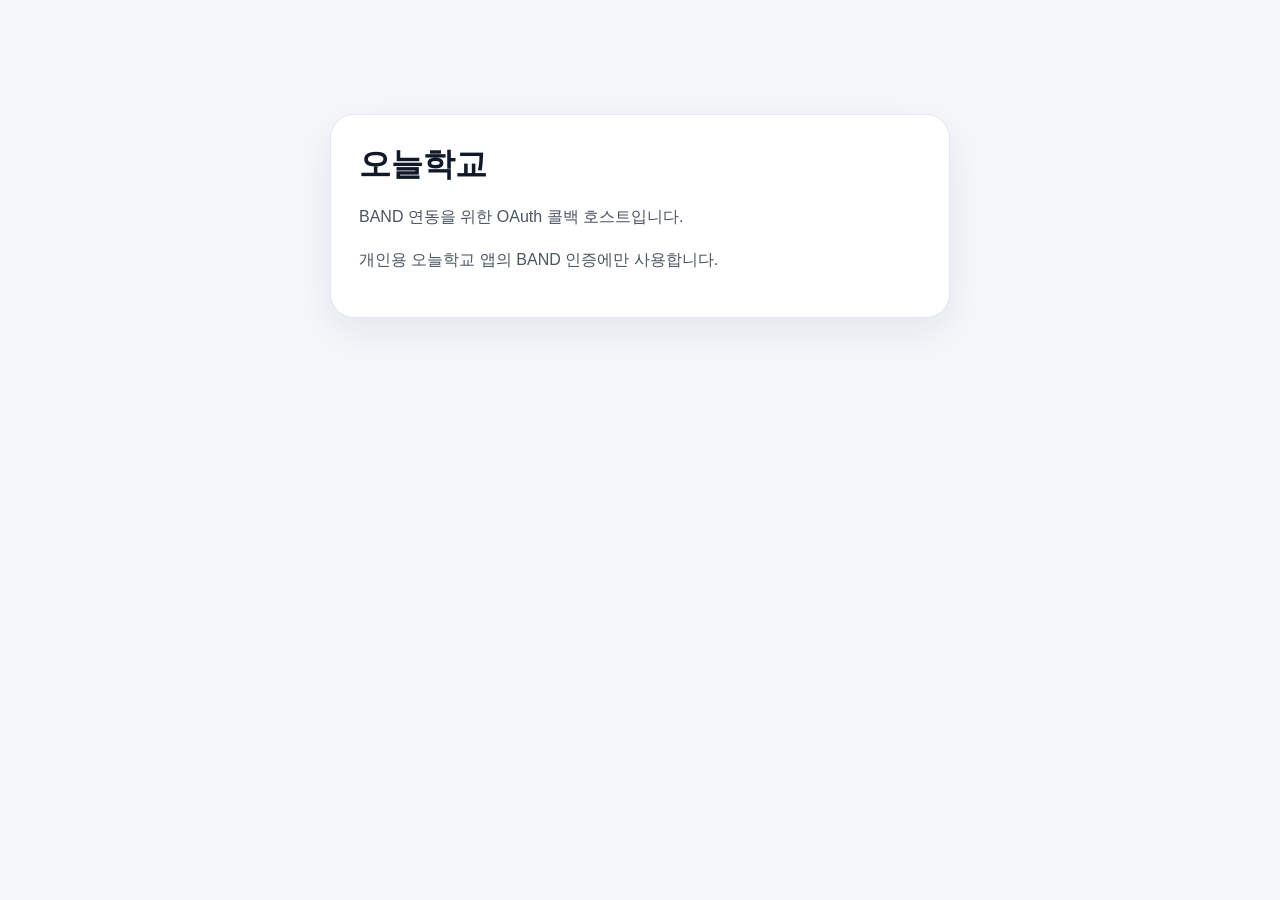
==== index.html @ f808c6f9 "Add TodaySchool BAND callback landing page" ====
<!doctype html>
<html lang="ko">
<head>
<meta charset="utf-8">
<meta name="viewport" content="width=device-width,initial-scale=1">
<title>오늘학교 BAND 연결</title>
<style>
body{font-family:-apple-system,BlinkMacSystemFont,"Segoe UI","Noto Sans KR",sans-serif;background:#f5f7fb;color:#111827;margin:0}
main{max-width:620px;margin:10vh auto;padding:24px}
.card{background:#fff;border:1px solid #e5e7eb;border-radius:24px;padding:28px;box-shadow:0 14px 40px rgba(15,23,42,.08)}
h1{margin:0 0 12px}p{line-height:1.7;color:#4b5563}
</style>
</head>
<body>
<main><div class="card">
<h1>오늘학교</h1>
<p>BAND 연동을 위한 OAuth 콜백 호스트입니다.</p>
<p>개인용 오늘학교 앱의 BAND 인증에만 사용합니다.</p>
</div></main>
</body>
</html>
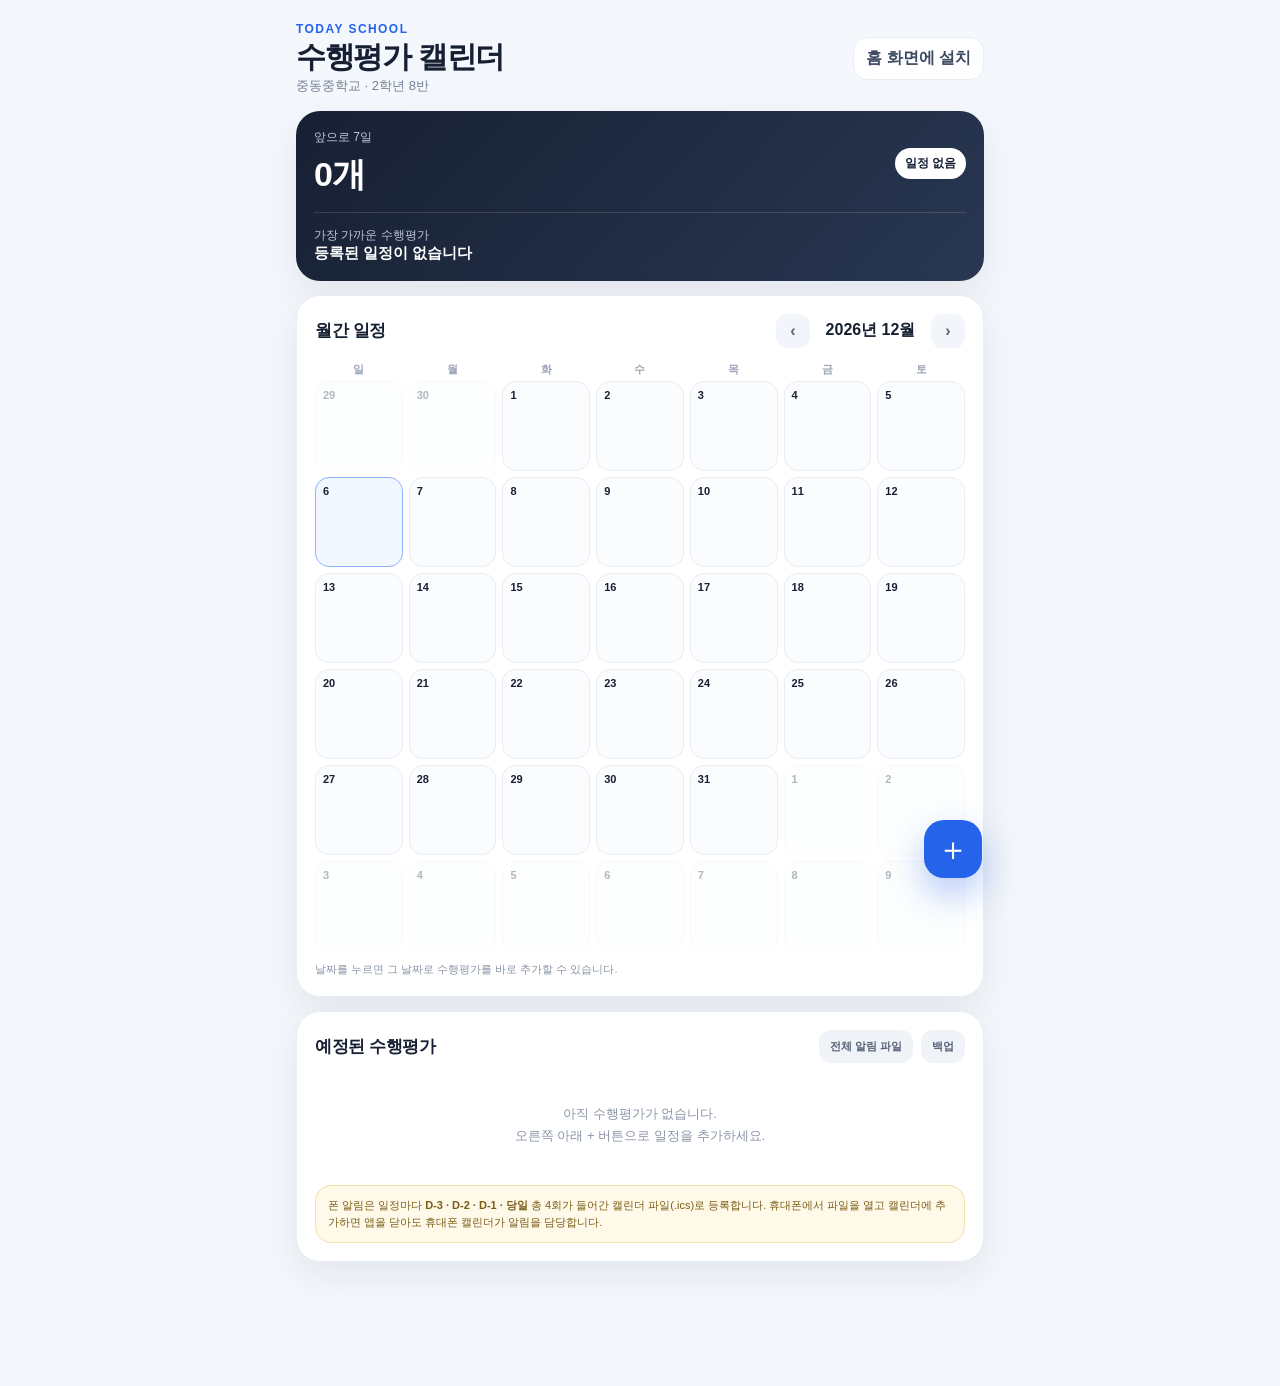
==== commit 7221d4ea: "Turn TodaySchool into manual assessment calendar PWA" ====
--- a/index.html
+++ b/index.html
@@ -2,20 +2,103 @@
 <html lang="ko">
 <head>
 <meta charset="utf-8">
-<meta name="viewport" content="width=device-width,initial-scale=1">
-<title>오늘학교 BAND 연결</title>
+<meta name="viewport" content="width=device-width,initial-scale=1,viewport-fit=cover">
+<meta name="theme-color" content="#2563eb">
+<meta name="apple-mobile-web-app-capable" content="yes">
+<meta name="apple-mobile-web-app-status-bar-style" content="default">
+<meta name="apple-mobile-web-app-title" content="오늘학교">
+<link rel="manifest" href="./manifest.webmanifest">
+<link rel="icon" href="./icon.svg" type="image/svg+xml">
+<title>오늘학교 · 수행평가</title>
 <style>
-body{font-family:-apple-system,BlinkMacSystemFont,"Segoe UI","Noto Sans KR",sans-serif;background:#f5f7fb;color:#111827;margin:0}
-main{max-width:620px;margin:10vh auto;padding:24px}
-.card{background:#fff;border:1px solid #e5e7eb;border-radius:24px;padding:28px;box-shadow:0 14px 40px rgba(15,23,42,.08)}
-h1{margin:0 0 12px}p{line-height:1.7;color:#4b5563}
+:root{--bg:#f4f7fb;--card:#fff;--ink:#172033;--muted:#758096;--line:#e8edf4;--blue:#2563eb;--blue2:#eaf1ff;--red:#e5484d;--orange:#f59e0b;--green:#16a34a;--shadow:0 14px 38px rgba(30,48,80,.08)}
+*{box-sizing:border-box}html,body{margin:0;background:var(--bg);color:var(--ink);font-family:-apple-system,BlinkMacSystemFont,"Segoe UI","Noto Sans KR","Malgun Gothic",sans-serif}button,input,select,textarea{font:inherit}.app{max-width:720px;margin:0 auto;padding:22px 16px calc(110px + env(safe-area-inset-bottom))}.top{display:flex;align-items:center;justify-content:space-between;gap:12px;margin-bottom:16px}.eyebrow{font-size:12px;font-weight:900;letter-spacing:.12em;color:var(--blue)}h1{font-size:30px;line-height:1.12;letter-spacing:-1.3px;margin:4px 0 3px}.school{font-size:13px;color:var(--muted)}.install{border:1px solid var(--line);background:#fff;border-radius:14px;padding:10px 12px;font-weight:800;color:#3d4a61}.card{background:var(--card);border:1px solid var(--line);border-radius:24px;box-shadow:var(--shadow);padding:18px;margin-bottom:14px}.hero{background:linear-gradient(135deg,#172033,#293752);color:#fff;border:0}.heroTop{display:flex;justify-content:space-between;align-items:center}.hero .small{font-size:12px;color:#bfc9da}.hero .count{font-size:34px;font-weight:900;letter-spacing:-1px;margin-top:6px}.hero .next{margin-top:14px;padding-top:14px;border-top:1px solid rgba(255,255,255,.13);display:flex;justify-content:space-between;gap:10px}.hero .next b{font-size:15px}.dday{display:inline-flex;align-items:center;justify-content:center;min-width:52px;padding:7px 10px;border-radius:999px;font-size:12px;font-weight:900;background:#fff;color:#172033}.sectionTitle{display:flex;align-items:center;justify-content:space-between;margin-bottom:14px}.sectionTitle h2{font-size:17px;margin:0;letter-spacing:-.4px}.monthNav{display:flex;align-items:center;gap:8px}.iconBtn{width:34px;height:34px;border:0;border-radius:11px;background:#f2f5f9;font-weight:900;color:#556176}.monthLabel{font-weight:900;min-width:105px;text-align:center}.weekhead,.grid{display:grid;grid-template-columns:repeat(7,1fr);gap:6px}.weekhead div{text-align:center;font-size:11px;font-weight:800;color:#9aa4b6;padding-bottom:4px}.day{min-height:74px;border:1px solid var(--line);border-radius:14px;background:#fbfcfe;padding:7px;cursor:pointer;overflow:hidden}.day.out{opacity:.32}.day.today{border-color:#8db3ff;background:#f3f7ff}.num{font-size:11px;font-weight:900;margin-bottom:5px}.dots{display:flex;flex-direction:column;gap:3px}.eventChip{font-size:9px;font-weight:800;padding:3px 5px;border-radius:7px;background:var(--blue2);color:#2455ad;white-space:nowrap;overflow:hidden;text-overflow:ellipsis}.eventChip.urgent{background:#fff0f0;color:#c93f45}.addBtn{position:fixed;right:max(18px,calc((100vw - 720px)/2 + 18px));bottom:calc(22px + env(safe-area-inset-bottom));width:58px;height:58px;border:0;border-radius:20px;background:var(--blue);color:#fff;font-size:32px;line-height:1;box-shadow:0 16px 36px rgba(37,99,235,.34);z-index:20}.list{display:flex;flex-direction:column;gap:10px}.item{border:1px solid var(--line);border-radius:18px;padding:14px;background:#fff}.itemTop{display:flex;justify-content:space-between;gap:10px;align-items:flex-start}.subject{font-size:11px;font-weight:900;color:var(--blue);margin-bottom:4px}.title{font-size:15px;font-weight:900;letter-spacing:-.2px}.meta{font-size:12px;color:var(--muted);margin-top:5px}.notes{font-size:12px;color:#566177;line-height:1.55;margin-top:9px;white-space:pre-wrap}.actions{display:flex;gap:7px;margin-top:12px}.actions button{border:0;border-radius:11px;padding:8px 10px;font-size:11px;font-weight:900}.calendarBtn{background:#eaf7ee;color:#16713a}.editBtn{background:#f0f3f8;color:#536078}.deleteBtn{background:#fff0f0;color:#c7393f;margin-left:auto}.empty{text-align:center;padding:26px 10px;color:#8a95a8;font-size:13px;line-height:1.7}.hint{font-size:11px;color:#8a95a8;line-height:1.6;margin-top:10px}.toolbar{display:flex;gap:8px}.toolbar button{border:0;border-radius:12px;padding:9px 11px;font-weight:900;font-size:11px;background:#f0f3f8;color:#566177}.modal{position:fixed;inset:0;background:rgba(12,19,32,.48);display:none;align-items:flex-end;justify-content:center;z-index:50}.modal.show{display:flex}.sheet{width:100%;max-width:720px;background:#fff;border-radius:28px 28px 0 0;padding:20px 18px calc(22px + env(safe-area-inset-bottom));box-shadow:0 -18px 60px rgba(0,0,0,.18);max-height:92vh;overflow:auto}.grab{width:42px;height:5px;border-radius:999px;background:#d8dee8;margin:0 auto 16px}.sheet h3{margin:0 0 16px;font-size:21px}.field{margin-bottom:13px}.field label{display:block;font-size:11px;font-weight:900;color:#657189;margin-bottom:7px}.field input,.field select,.field textarea{width:100%;border:1px solid #dfe5ee;background:#fbfcfe;border-radius:14px;padding:12px 13px;outline:none}.field input:focus,.field textarea:focus{border-color:#80a9ff;background:#fff}.row{display:grid;grid-template-columns:1fr 1fr;gap:10px}.check{display:flex;gap:9px;align-items:flex-start;background:#f5f8ff;border-radius:14px;padding:11px 12px;font-size:12px;color:#566177;line-height:1.5}.check input{margin-top:2px}.sheetButtons{display:grid;grid-template-columns:1fr 2fr;gap:9px;margin-top:16px}.sheetButtons button{border:0;border-radius:15px;padding:13px;font-weight:900}.cancel{background:#eef1f6;color:#59657a}.save{background:var(--blue);color:#fff}.toast{position:fixed;left:50%;bottom:calc(94px + env(safe-area-inset-bottom));transform:translateX(-50%);background:#172033;color:#fff;border-radius:999px;padding:10px 14px;font-size:12px;font-weight:800;opacity:0;pointer-events:none;transition:.2s;z-index:80;max-width:90%;text-align:center}.toast.show{opacity:1}.notice{background:#fff9e9;border:1px solid #f3dfa9;color:#795d16;border-radius:16px;padding:11px 12px;font-size:11px;line-height:1.55;margin-top:12px}@media(min-width:620px){.day{min-height:90px}.eventChip{font-size:10px}}
 </style>
 </head>
 <body>
-<main><div class="card">
-<h1>오늘학교</h1>
-<p>BAND 연동을 위한 OAuth 콜백 호스트입니다.</p>
-<p>개인용 오늘학교 앱의 BAND 인증에만 사용합니다.</p>
-</div></main>
+<div class="app">
+  <div class="top">
+    <div><div class="eyebrow">TODAY SCHOOL</div><h1>수행평가 캘린더</h1><div class="school">중동중학교 · 2학년 8반</div></div>
+    <button class="install" id="installBtn">홈 화면에 설치</button>
+  </div>
+
+  <section class="card hero">
+    <div class="heroTop"><div><div class="small">앞으로 7일</div><div class="count" id="weekCount">0개</div></div><div class="dday" id="nearestDday">일정 없음</div></div>
+    <div class="next"><div><div class="small">가장 가까운 수행평가</div><b id="nearestTitle">등록된 일정이 없습니다</b></div><div class="small" id="nearestDate"></div></div>
+  </section>
+
+  <section class="card">
+    <div class="sectionTitle"><h2>월간 일정</h2><div class="monthNav"><button class="iconBtn" id="prevMonth">‹</button><div class="monthLabel" id="monthLabel"></div><button class="iconBtn" id="nextMonth">›</button></div></div>
+    <div class="weekhead"><div>일</div><div>월</div><div>화</div><div>수</div><div>목</div><div>금</div><div>토</div></div>
+    <div class="grid" id="calendarGrid"></div>
+    <div class="hint">날짜를 누르면 그 날짜로 수행평가를 바로 추가할 수 있습니다.</div>
+  </section>
+
+  <section class="card">
+    <div class="sectionTitle"><h2>예정된 수행평가</h2><div class="toolbar"><button id="exportAllBtn">전체 알림 파일</button><button id="backupBtn">백업</button></div></div>
+    <div class="list" id="upcomingList"></div>
+    <div class="notice">폰 알림은 일정마다 <b>D-3 · D-2 · D-1 · 당일</b> 총 4회가 들어간 캘린더 파일(.ics)로 등록합니다. 휴대폰에서 파일을 열고 캘린더에 추가하면 앱을 닫아도 휴대폰 캘린더가 알림을 담당합니다.</div>
+  </section>
+</div>
+<button class="addBtn" id="addBtn" aria-label="수행평가 추가">＋</button>
+<div class="toast" id="toast"></div>
+
+<div class="modal" id="modal">
+  <div class="sheet">
+    <div class="grab"></div><h3 id="formHeading">수행평가 추가</h3>
+    <form id="assessmentForm">
+      <input type="hidden" id="editId">
+      <div class="row">
+        <div class="field"><label for="subject">과목</label><input id="subject" required placeholder="예: 과학"></div>
+        <div class="field"><label for="date">수행평가 날짜</label><input id="date" type="date" required></div>
+      </div>
+      <div class="field"><label for="title">내용</label><input id="title" required placeholder="예: 생태계 조사 보고서 발표"></div>
+      <div class="row">
+        <div class="field"><label for="alertTime">알림 시간</label><input id="alertTime" type="time" value="07:30" required></div>
+        <div class="field"><label for="type">유형</label><select id="type"><option>수행평가</option><option>발표</option><option>과제 제출</option><option>시험</option><option>기타</option></select></div>
+      </div>
+      <div class="field"><label for="notes">준비사항 / 메모</label><textarea id="notes" rows="3" placeholder="준비물, 범위, 제출 방법 등을 적어두세요"></textarea></div>
+      <label class="check"><input id="makeCalendar" type="checkbox" checked><span>저장하면서 휴대폰 캘린더 알림 파일도 만들기<br><b>D-3, D-2, D-1, 당일</b> 같은 시간에 알림</span></label>
+      <div class="sheetButtons"><button type="button" class="cancel" id="cancelBtn">취소</button><button type="submit" class="save">저장</button></div>
+    </form>
+  </div>
+</div>
+<script>
+const KEY='todayschool.assessments.v1';
+let items=load();
+let viewMonth=new Date(); viewMonth=new Date(viewMonth.getFullYear(),viewMonth.getMonth(),1);
+let deferredPrompt=null;
+const $=id=>document.getElementById(id);
+function load(){try{return JSON.parse(localStorage.getItem(KEY)||'[]')}catch(e){return[]}}
+function persist(){localStorage.setItem(KEY,JSON.stringify(items))}
+function esc(s){return String(s||'').replace(/[&<>'\"]/g,c=>({'&':'&amp;','<':'&lt;','>':'&gt;',"'":'&#39;','\"':'&quot;'}[c]))}
+function iso(d){return d.getFullYear()+'-'+String(d.getMonth()+1).padStart(2,'0')+'-'+String(d.getDate()).padStart(2,'0')}
+function parseDate(s){const [y,m,d]=s.split('-').map(Number);return new Date(y,m-1,d)}
+function today0(){const d=new Date();return new Date(d.getFullYear(),d.getMonth(),d.getDate())}
+function diffDays(s){return Math.round((parseDate(s)-today0())/86400000)}
+function ddayText(s){const d=diffDays(s);return d===0?'D-DAY':d>0?'D-'+d:'D+'+Math.abs(d)}
+function formatDate(s){const d=parseDate(s);return `${d.getMonth()+1}월 ${d.getDate()}일 (${['일','월','화','수','목','금','토'][d.getDay()]})`}
+function sortItems(){items.sort((a,b)=>a.date.localeCompare(b.date)||(a.alertTime||'').localeCompare(b.alertTime||''))}
+function toast(msg){const t=$('toast');t.textContent=msg;t.classList.add('show');clearTimeout(toast._t);toast._t=setTimeout(()=>t.classList.remove('show'),2300)}
+function render(){sortItems();renderSummary();renderCalendar();renderList();persist()}
+function renderSummary(){const future=items.filter(x=>diffDays(x.date)>=0);const w=future.filter(x=>diffDays(x.date)<=7);$('weekCount').textContent=w.length+'개';if(future.length){const n=future[0];$('nearestDday').textContent=ddayText(n.date);$('nearestTitle').textContent=`${n.subject} · ${n.title}`;$('nearestDate').textContent=formatDate(n.date)}else{$('nearestDday').textContent='일정 없음';$('nearestTitle').textContent='등록된 일정이 없습니다';$('nearestDate').textContent=''}}
+function renderCalendar(){const y=viewMonth.getFullYear(),m=viewMonth.getMonth();$('monthLabel').textContent=`${y}년 ${m+1}월`;const first=new Date(y,m,1),start=new Date(y,m,1-first.getDay());let html='';for(let i=0;i<42;i++){const d=new Date(start);d.setDate(start.getDate()+i);const key=iso(d);const dayItems=items.filter(x=>x.date===key);const out=d.getMonth()!==m;const isToday=key===iso(new Date());html+=`<div class="day ${out?'out':''} ${isToday?'today':''}" data-date="${key}"><div class="num">${d.getDate()}</div><div class="dots">${dayItems.slice(0,3).map(x=>`<div class="eventChip ${diffDays(x.date)<=3&&diffDays(x.date)>=0?'urgent':''}">${esc(x.subject)} ${esc(x.title)}</div>`).join('')}${dayItems.length>3?`<div class="eventChip">+${dayItems.length-3}</div>`:''}</div></div>`}$('calendarGrid').innerHTML=html;document.querySelectorAll('.day').forEach(el=>el.addEventListener('click',()=>openForm(null,el.dataset.date)))}
+function renderList(){const upcoming=items.filter(x=>diffDays(x.date)>=0);if(!upcoming.length){$('upcomingList').innerHTML='<div class="empty">아직 수행평가가 없습니다.<br>오른쪽 아래 + 버튼으로 일정을 추가하세요.</div>';return}$('upcomingList').innerHTML=upcoming.map(x=>`<article class="item"><div class="itemTop"><div><div class="subject">${esc(x.subject)} · ${esc(x.type||'수행평가')}</div><div class="title">${esc(x.title)}</div><div class="meta">${formatDate(x.date)} · 알림 ${esc(x.alertTime||'07:30')}</div></div><div class="dday">${ddayText(x.date)}</div></div>${x.notes?`<div class="notes">${esc(x.notes)}</div>`:''}<div class="actions"><button class="calendarBtn" data-cal="${x.id}">폰 알림 등록</button><button class="editBtn" data-edit="${x.id}">수정</button><button class="deleteBtn" data-del="${x.id}">삭제</button></div></article>`).join('');document.querySelectorAll('[data-cal]').forEach(b=>b.onclick=()=>exportICS(items.find(x=>x.id===b.dataset.cal)));document.querySelectorAll('[data-edit]').forEach(b=>b.onclick=()=>openForm(items.find(x=>x.id===b.dataset.edit)));document.querySelectorAll('[data-del]').forEach(b=>b.onclick=()=>{if(confirm('이 수행평가 일정을 삭제할까요?')){items=items.filter(x=>x.id!==b.dataset.del);render();toast('삭제했습니다')}})}
+function openForm(item,dateHint){$('modal').classList.add('show');$('editId').value=item?item.id:'';$('formHeading').textContent=item?'수행평가 수정':'수행평가 추가';$('subject').value=item?.subject||'';$('title').value=item?.title||'';$('date').value=item?.date||dateHint||iso(new Date());$('alertTime').value=item?.alertTime||'07:30';$('type').value=item?.type||'수행평가';$('notes').value=item?.notes||'';$('makeCalendar').checked=!item;setTimeout(()=>$('subject').focus(),150)}
+function closeForm(){$('modal').classList.remove('show');$('assessmentForm').reset();$('alertTime').value='07:30'}
+function icsEscape(s){return String(s||'').replace(/\\/g,'\\\\').replace(/\n/g,'\\n').replace(/,/g,'\\,').replace(/;/g,'\\;')}
+function stampUTC(){return new Date().toISOString().replace(/[-:]/g,'').replace(/\.\d{3}/,'')}
+function localDT(date,time){return date.replace(/-/g,'')+'T'+(time||'07:30').replace(':','')+'00'}
+function addMinutesDT(date,time,mins){const [y,m,d]=date.split('-').map(Number),[hh,mm]=time.split(':').map(Number);const x=new Date(y,m-1,d,hh,mm+mins);return `${x.getFullYear()}${String(x.getMonth()+1).padStart(2,'0')}${String(x.getDate()).padStart(2,'0')}T${String(x.getHours()).padStart(2,'0')}${String(x.getMinutes()).padStart(2,'0')}00`}
+function eventICS(x){const uid=`todayschool-${x.id}@local`;const summary=`[${x.subject}] ${x.title}`;const desc=[x.type||'수행평가',x.notes||'', '오늘학교에서 등록'].filter(Boolean).join('\\n');const alarms=[['-P3D','수행평가 D-3'],['-P2D','수행평가 D-2'],['-P1D','수행평가 D-1'],['PT0S','오늘 수행평가']].map(a=>`BEGIN:VALARM\r\nACTION:DISPLAY\r\nTRIGGER:${a[0]}\r\nDESCRIPTION:${icsEscape(a[1]+' · '+x.subject+' · '+x.title)}\r\nEND:VALARM`).join('\r\n');return `BEGIN:VEVENT\r\nUID:${uid}\r\nDTSTAMP:${stampUTC()}\r\nDTSTART;TZID=Asia/Seoul:${localDT(x.date,x.alertTime)}\r\nDTEND;TZID=Asia/Seoul:${addMinutesDT(x.date,x.alertTime,30)}\r\nSUMMARY:${icsEscape(summary)}\r\nDESCRIPTION:${icsEscape(desc)}\r\n${alarms}\r\nEND:VEVENT`}
+function calendarText(list){return `BEGIN:VCALENDAR\r\nVERSION:2.0\r\nPRODID:-//TodaySchool//Assessment Calendar//KO\r\nCALSCALE:GREGORIAN\r\nMETHOD:PUBLISH\r\nX-WR-CALNAME:오늘학교 수행평가\r\n${list.map(eventICS).join('\r\n')}\r\nEND:VCALENDAR\r\n`}
+function download(name,text,type){const blob=new Blob([text],{type:type||'text/plain;charset=utf-8'});const url=URL.createObjectURL(blob);const a=document.createElement('a');a.href=url;a.download=name;document.body.appendChild(a);a.click();a.remove();setTimeout(()=>URL.revokeObjectURL(url),1500)}
+function exportICS(x){if(!x)return;download(`오늘학교_${x.date}_${x.subject}.ics`,calendarText([x]),'text/calendar;charset=utf-8');toast('캘린더 파일을 만들었습니다. 폰에서 열어 추가하세요.')}
+$('assessmentForm').addEventListener('submit',e=>{e.preventDefault();const id=$('editId').value||('a'+Date.now()+Math.random().toString(36).slice(2,6));const obj={id,subject:$('subject').value.trim(),title:$('title').value.trim(),date:$('date').value,alertTime:$('alertTime').value,type:$('type').value,notes:$('notes').value.trim()};const idx=items.findIndex(x=>x.id===id);if(idx>=0)items[idx]=obj;else items.push(obj);const make=$('makeCalendar').checked;closeForm();render();toast(idx>=0?'수정했습니다':'저장했습니다');if(make)setTimeout(()=>exportICS(obj),120)});
+$('addBtn').onclick=()=>openForm();$('cancelBtn').onclick=closeForm;$('modal').addEventListener('click',e=>{if(e.target===$('modal'))closeForm()});$('prevMonth').onclick=()=>{viewMonth=new Date(viewMonth.getFullYear(),viewMonth.getMonth()-1,1);renderCalendar()};$('nextMonth').onclick=()=>{viewMonth=new Date(viewMonth.getFullYear(),viewMonth.getMonth()+1,1);renderCalendar()};$('exportAllBtn').onclick=()=>{const f=items.filter(x=>diffDays(x.date)>=0);if(!f.length)return toast('예정된 일정이 없습니다');download('오늘학교_수행평가_전체.ics',calendarText(f),'text/calendar;charset=utf-8');toast('전체 일정 알림 파일을 만들었습니다')};$('backupBtn').onclick=()=>download('오늘학교_수행평가_백업.json',JSON.stringify(items,null,2),'application/json;charset=utf-8');
+window.addEventListener('beforeinstallprompt',e=>{e.preventDefault();deferredPrompt=e});$('installBtn').onclick=async()=>{if(deferredPrompt){deferredPrompt.prompt();await deferredPrompt.userChoice;deferredPrompt=null}else{alert('브라우저 메뉴에서 “홈 화면에 추가” 또는 “앱 설치”를 선택하면 오늘학교를 앱처럼 사용할 수 있습니다.')}};
+if('serviceWorker' in navigator)window.addEventListener('load',()=>navigator.serviceWorker.register('./sw.js').catch(()=>{}));
+render();
+</script>
 </body>
 </html>
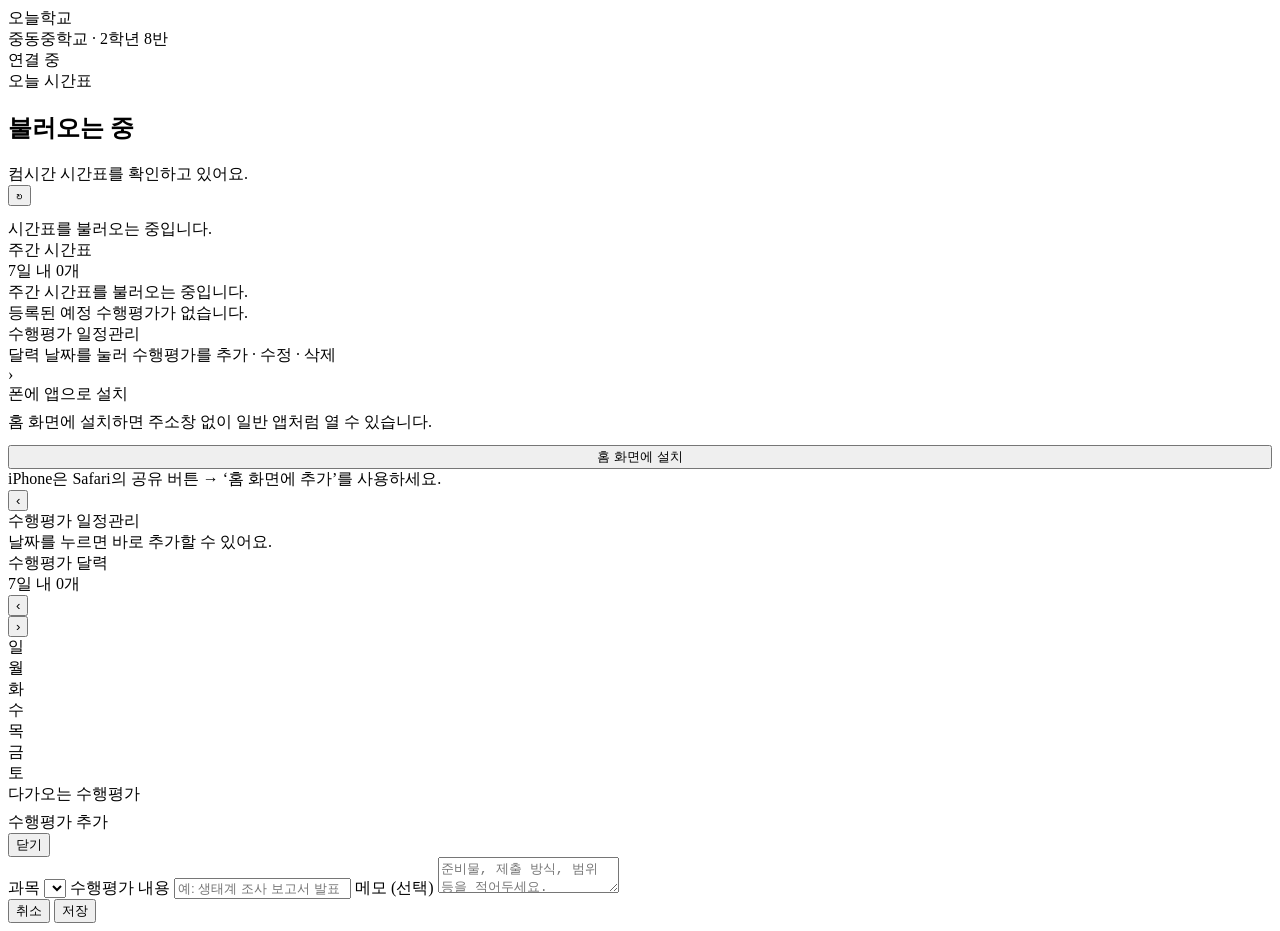
==== commit 8a18d34e: "Convert TodaySchool to mobile timetable PWA" ====
--- a/index.html
+++ b/index.html
@@ -1,104 +1,112 @@
 <!doctype html>
 <html lang="ko">
 <head>
-<meta charset="utf-8">
-<meta name="viewport" content="width=device-width,initial-scale=1,viewport-fit=cover">
-<meta name="theme-color" content="#2563eb">
-<meta name="apple-mobile-web-app-capable" content="yes">
-<meta name="apple-mobile-web-app-status-bar-style" content="default">
-<meta name="apple-mobile-web-app-title" content="오늘학교">
-<link rel="manifest" href="./manifest.webmanifest">
-<link rel="icon" href="./icon.svg" type="image/svg+xml">
-<title>오늘학교 · 수행평가</title>
-<style>
-:root{--bg:#f4f7fb;--card:#fff;--ink:#172033;--muted:#758096;--line:#e8edf4;--blue:#2563eb;--blue2:#eaf1ff;--red:#e5484d;--orange:#f59e0b;--green:#16a34a;--shadow:0 14px 38px rgba(30,48,80,.08)}
-*{box-sizing:border-box}html,body{margin:0;background:var(--bg);color:var(--ink);font-family:-apple-system,BlinkMacSystemFont,"Segoe UI","Noto Sans KR","Malgun Gothic",sans-serif}button,input,select,textarea{font:inherit}.app{max-width:720px;margin:0 auto;padding:22px 16px calc(110px + env(safe-area-inset-bottom))}.top{display:flex;align-items:center;justify-content:space-between;gap:12px;margin-bottom:16px}.eyebrow{font-size:12px;font-weight:900;letter-spacing:.12em;color:var(--blue)}h1{font-size:30px;line-height:1.12;letter-spacing:-1.3px;margin:4px 0 3px}.school{font-size:13px;color:var(--muted)}.install{border:1px solid var(--line);background:#fff;border-radius:14px;padding:10px 12px;font-weight:800;color:#3d4a61}.card{background:var(--card);border:1px solid var(--line);border-radius:24px;box-shadow:var(--shadow);padding:18px;margin-bottom:14px}.hero{background:linear-gradient(135deg,#172033,#293752);color:#fff;border:0}.heroTop{display:flex;justify-content:space-between;align-items:center}.hero .small{font-size:12px;color:#bfc9da}.hero .count{font-size:34px;font-weight:900;letter-spacing:-1px;margin-top:6px}.hero .next{margin-top:14px;padding-top:14px;border-top:1px solid rgba(255,255,255,.13);display:flex;justify-content:space-between;gap:10px}.hero .next b{font-size:15px}.dday{display:inline-flex;align-items:center;justify-content:center;min-width:52px;padding:7px 10px;border-radius:999px;font-size:12px;font-weight:900;background:#fff;color:#172033}.sectionTitle{display:flex;align-items:center;justify-content:space-between;margin-bottom:14px}.sectionTitle h2{font-size:17px;margin:0;letter-spacing:-.4px}.monthNav{display:flex;align-items:center;gap:8px}.iconBtn{width:34px;height:34px;border:0;border-radius:11px;background:#f2f5f9;font-weight:900;color:#556176}.monthLabel{font-weight:900;min-width:105px;text-align:center}.weekhead,.grid{display:grid;grid-template-columns:repeat(7,1fr);gap:6px}.weekhead div{text-align:center;font-size:11px;font-weight:800;color:#9aa4b6;padding-bottom:4px}.day{min-height:74px;border:1px solid var(--line);border-radius:14px;background:#fbfcfe;padding:7px;cursor:pointer;overflow:hidden}.day.out{opacity:.32}.day.today{border-color:#8db3ff;background:#f3f7ff}.num{font-size:11px;font-weight:900;margin-bottom:5px}.dots{display:flex;flex-direction:column;gap:3px}.eventChip{font-size:9px;font-weight:800;padding:3px 5px;border-radius:7px;background:var(--blue2);color:#2455ad;white-space:nowrap;overflow:hidden;text-overflow:ellipsis}.eventChip.urgent{background:#fff0f0;color:#c93f45}.addBtn{position:fixed;right:max(18px,calc((100vw - 720px)/2 + 18px));bottom:calc(22px + env(safe-area-inset-bottom));width:58px;height:58px;border:0;border-radius:20px;background:var(--blue);color:#fff;font-size:32px;line-height:1;box-shadow:0 16px 36px rgba(37,99,235,.34);z-index:20}.list{display:flex;flex-direction:column;gap:10px}.item{border:1px solid var(--line);border-radius:18px;padding:14px;background:#fff}.itemTop{display:flex;justify-content:space-between;gap:10px;align-items:flex-start}.subject{font-size:11px;font-weight:900;color:var(--blue);margin-bottom:4px}.title{font-size:15px;font-weight:900;letter-spacing:-.2px}.meta{font-size:12px;color:var(--muted);margin-top:5px}.notes{font-size:12px;color:#566177;line-height:1.55;margin-top:9px;white-space:pre-wrap}.actions{display:flex;gap:7px;margin-top:12px}.actions button{border:0;border-radius:11px;padding:8px 10px;font-size:11px;font-weight:900}.calendarBtn{background:#eaf7ee;color:#16713a}.editBtn{background:#f0f3f8;color:#536078}.deleteBtn{background:#fff0f0;color:#c7393f;margin-left:auto}.empty{text-align:center;padding:26px 10px;color:#8a95a8;font-size:13px;line-height:1.7}.hint{font-size:11px;color:#8a95a8;line-height:1.6;margin-top:10px}.toolbar{display:flex;gap:8px}.toolbar button{border:0;border-radius:12px;padding:9px 11px;font-weight:900;font-size:11px;background:#f0f3f8;color:#566177}.modal{position:fixed;inset:0;background:rgba(12,19,32,.48);display:none;align-items:flex-end;justify-content:center;z-index:50}.modal.show{display:flex}.sheet{width:100%;max-width:720px;background:#fff;border-radius:28px 28px 0 0;padding:20px 18px calc(22px + env(safe-area-inset-bottom));box-shadow:0 -18px 60px rgba(0,0,0,.18);max-height:92vh;overflow:auto}.grab{width:42px;height:5px;border-radius:999px;background:#d8dee8;margin:0 auto 16px}.sheet h3{margin:0 0 16px;font-size:21px}.field{margin-bottom:13px}.field label{display:block;font-size:11px;font-weight:900;color:#657189;margin-bottom:7px}.field input,.field select,.field textarea{width:100%;border:1px solid #dfe5ee;background:#fbfcfe;border-radius:14px;padding:12px 13px;outline:none}.field input:focus,.field textarea:focus{border-color:#80a9ff;background:#fff}.row{display:grid;grid-template-columns:1fr 1fr;gap:10px}.check{display:flex;gap:9px;align-items:flex-start;background:#f5f8ff;border-radius:14px;padding:11px 12px;font-size:12px;color:#566177;line-height:1.5}.check input{margin-top:2px}.sheetButtons{display:grid;grid-template-columns:1fr 2fr;gap:9px;margin-top:16px}.sheetButtons button{border:0;border-radius:15px;padding:13px;font-weight:900}.cancel{background:#eef1f6;color:#59657a}.save{background:var(--blue);color:#fff}.toast{position:fixed;left:50%;bottom:calc(94px + env(safe-area-inset-bottom));transform:translateX(-50%);background:#172033;color:#fff;border-radius:999px;padding:10px 14px;font-size:12px;font-weight:800;opacity:0;pointer-events:none;transition:.2s;z-index:80;max-width:90%;text-align:center}.toast.show{opacity:1}.notice{background:#fff9e9;border:1px solid #f3dfa9;color:#795d16;border-radius:16px;padding:11px 12px;font-size:11px;line-height:1.55;margin-top:12px}@media(min-width:620px){.day{min-height:90px}.eventChip{font-size:10px}}
-</style>
+  <meta charset="utf-8">
+  <meta name="viewport" content="width=device-width,initial-scale=1,viewport-fit=cover">
+  <meta name="theme-color" content="#f7f9fc">
+  <meta name="apple-mobile-web-app-capable" content="yes">
+  <meta name="apple-mobile-web-app-status-bar-style" content="default">
+  <meta name="apple-mobile-web-app-title" content="오늘학교">
+  <link rel="manifest" href="/manifest.webmanifest">
+  <link rel="icon" href="/icon.svg" type="image/svg+xml">
+  <title>오늘학교</title>
+  <link rel="stylesheet" href="/style.css">
 </head>
 <body>
 <div class="app">
-  <div class="top">
-    <div><div class="eyebrow">TODAY SCHOOL</div><h1>수행평가 캘린더</h1><div class="school">중동중학교 · 2학년 8반</div></div>
-    <button class="install" id="installBtn">홈 화면에 설치</button>
-  </div>
+  <section id="homeView">
+    <div class="topbar">
+      <div><div class="brand">오늘학교</div><div class="school">중동중학교 · 2학년 8반</div></div>
+      <div id="status" class="status"><span class="dot"></span><span id="statusText">연결 중</span></div>
+    </div>
 
-  <section class="card hero">
-    <div class="heroTop"><div><div class="small">앞으로 7일</div><div class="count" id="weekCount">0개</div></div><div class="dday" id="nearestDday">일정 없음</div></div>
-    <div class="next"><div><div class="small">가장 가까운 수행평가</div><b id="nearestTitle">등록된 일정이 없습니다</b></div><div class="small" id="nearestDate"></div></div>
+    <div class="card">
+      <div class="hero">
+        <div>
+          <div id="heroLabel" class="eyebrow">오늘 시간표</div>
+          <h1 id="heroMain">불러오는 중</h1>
+          <div id="heroSub" class="heroSub">컴시간 시간표를 확인하고 있어요.</div>
+        </div>
+        <button class="ghost" onclick="loadTimetable()" aria-label="새로고침">↻</button>
+      </div>
+      <div id="todayList" style="margin-top:13px"><div class="muted">시간표를 불러오는 중입니다.</div></div>
+    </div>
+
+    <div class="card">
+      <div class="sectionHead">
+        <div class="sectionTitle">주간 시간표</div>
+        <span id="homeAssessCount" class="countPill">7일 내 0개</span>
+      </div>
+      <div id="weekGrid"><div class="muted">주간 시간표를 불러오는 중입니다.</div></div>
+      <div id="homeUpcoming" class="homeAssess">등록된 예정 수행평가가 없습니다.</div>
+    </div>
+
+    <div class="card navCard" onclick="showManager()">
+      <div>
+        <div class="navTitle">수행평가 일정관리</div>
+        <div class="navDesc">달력 날짜를 눌러 수행평가를 추가 · 수정 · 삭제</div>
+      </div>
+      <div class="chev">›</div>
+    </div>
+
+    <div id="installCard" class="card hidden">
+      <div class="sectionTitle">폰에 앱으로 설치</div>
+      <div class="muted" style="margin-top:7px">홈 화면에 설치하면 주소창 없이 일반 앱처럼 열 수 있습니다.</div>
+      <button id="installBtn" class="primary" style="width:100%;margin-top:12px">홈 화면에 설치</button>
+      <div class="installNote">iPhone은 Safari의 공유 버튼 → ‘홈 화면에 추가’를 사용하세요.</div>
+    </div>
   </section>
 
-  <section class="card">
-    <div class="sectionTitle"><h2>월간 일정</h2><div class="monthNav"><button class="iconBtn" id="prevMonth">‹</button><div class="monthLabel" id="monthLabel"></div><button class="iconBtn" id="nextMonth">›</button></div></div>
-    <div class="weekhead"><div>일</div><div>월</div><div>화</div><div>수</div><div>목</div><div>금</div><div>토</div></div>
-    <div class="grid" id="calendarGrid"></div>
-    <div class="hint">날짜를 누르면 그 날짜로 수행평가를 바로 추가할 수 있습니다.</div>
-  </section>
+  <section id="managerView" class="hidden">
+    <div class="viewHead">
+      <button class="back" onclick="showHome()">‹</button>
+      <div><div class="viewTitle">수행평가 일정관리</div><div class="school">날짜를 누르면 바로 추가할 수 있어요.</div></div>
+    </div>
 
-  <section class="card">
-    <div class="sectionTitle"><h2>예정된 수행평가</h2><div class="toolbar"><button id="exportAllBtn">전체 알림 파일</button><button id="backupBtn">백업</button></div></div>
-    <div class="list" id="upcomingList"></div>
-    <div class="notice">폰 알림은 일정마다 <b>D-3 · D-2 · D-1 · 당일</b> 총 4회가 들어간 캘린더 파일(.ics)로 등록합니다. 휴대폰에서 파일을 열고 캘린더에 추가하면 앱을 닫아도 휴대폰 캘린더가 알림을 담당합니다.</div>
+    <div class="card">
+      <div class="sectionHead">
+        <div class="sectionTitle">수행평가 달력</div>
+        <span id="managerCount" class="countPill">7일 내 0개</span>
+      </div>
+      <div class="calendarHead">
+        <button class="calArrow" onclick="changeMonth(-1)">‹</button>
+        <div id="calendarTitle" class="calendarTitle"></div>
+        <button class="calArrow" onclick="changeMonth(1)">›</button>
+      </div>
+      <div class="dow"><div>일</div><div>월</div><div>화</div><div>수</div><div>목</div><div>금</div><div>토</div></div>
+      <div id="calendarGrid" class="calGrid"></div>
+    </div>
+
+    <div class="card">
+      <div class="sectionTitle">다가오는 수행평가</div>
+      <div id="assessmentList" style="margin-top:7px"></div>
+    </div>
   </section>
 </div>
-<button class="addBtn" id="addBtn" aria-label="수행평가 추가">＋</button>
-<div class="toast" id="toast"></div>
 
-<div class="modal" id="modal">
-  <div class="sheet">
-    <div class="grab"></div><h3 id="formHeading">수행평가 추가</h3>
-    <form id="assessmentForm">
-      <input type="hidden" id="editId">
-      <div class="row">
-        <div class="field"><label for="subject">과목</label><input id="subject" required placeholder="예: 과학"></div>
-        <div class="field"><label for="date">수행평가 날짜</label><input id="date" type="date" required></div>
+<div id="modalWrap" class="modalWrap hidden" onclick="modalBackdrop(event)">
+  <div class="modal">
+    <div class="modalTop">
+      <div>
+        <div id="modalTitle" class="modalTitle">수행평가 추가</div>
+        <div id="modalDate" class="datePill"></div>
       </div>
-      <div class="field"><label for="title">내용</label><input id="title" required placeholder="예: 생태계 조사 보고서 발표"></div>
-      <div class="row">
-        <div class="field"><label for="alertTime">알림 시간</label><input id="alertTime" type="time" value="07:30" required></div>
-        <div class="field"><label for="type">유형</label><select id="type"><option>수행평가</option><option>발표</option><option>과제 제출</option><option>시험</option><option>기타</option></select></div>
-      </div>
-      <div class="field"><label for="notes">준비사항 / 메모</label><textarea id="notes" rows="3" placeholder="준비물, 범위, 제출 방법 등을 적어두세요"></textarea></div>
-      <label class="check"><input id="makeCalendar" type="checkbox" checked><span>저장하면서 휴대폰 캘린더 알림 파일도 만들기<br><b>D-3, D-2, D-1, 당일</b> 같은 시간에 알림</span></label>
-      <div class="sheetButtons"><button type="button" class="cancel" id="cancelBtn">취소</button><button type="submit" class="save">저장</button></div>
-    </form>
+      <button class="light" onclick="closeModal()">닫기</button>
+    </div>
+    <label>과목</label>
+    <select id="subjectInput"></select>
+    <label>수행평가 내용</label>
+    <input id="titleInput" placeholder="예: 생태계 조사 보고서 발표">
+    <label>메모 <span style="font-weight:500">(선택)</span></label>
+    <textarea id="noteInput" placeholder="준비물, 제출 방식, 범위 등을 적어두세요."></textarea>
+    <div class="modalActions">
+      <button class="light" onclick="closeModal()">취소</button>
+      <button class="primary" onclick="saveAssessment()">저장</button>
+    </div>
   </div>
 </div>
-<script>
-const KEY='todayschool.assessments.v1';
-let items=load();
-let viewMonth=new Date(); viewMonth=new Date(viewMonth.getFullYear(),viewMonth.getMonth(),1);
-let deferredPrompt=null;
-const $=id=>document.getElementById(id);
-function load(){try{return JSON.parse(localStorage.getItem(KEY)||'[]')}catch(e){return[]}}
-function persist(){localStorage.setItem(KEY,JSON.stringify(items))}
-function esc(s){return String(s||'').replace(/[&<>'\"]/g,c=>({'&':'&amp;','<':'&lt;','>':'&gt;',"'":'&#39;','\"':'&quot;'}[c]))}
-function iso(d){return d.getFullYear()+'-'+String(d.getMonth()+1).padStart(2,'0')+'-'+String(d.getDate()).padStart(2,'0')}
-function parseDate(s){const [y,m,d]=s.split('-').map(Number);return new Date(y,m-1,d)}
-function today0(){const d=new Date();return new Date(d.getFullYear(),d.getMonth(),d.getDate())}
-function diffDays(s){return Math.round((parseDate(s)-today0())/86400000)}
-function ddayText(s){const d=diffDays(s);return d===0?'D-DAY':d>0?'D-'+d:'D+'+Math.abs(d)}
-function formatDate(s){const d=parseDate(s);return `${d.getMonth()+1}월 ${d.getDate()}일 (${['일','월','화','수','목','금','토'][d.getDay()]})`}
-function sortItems(){items.sort((a,b)=>a.date.localeCompare(b.date)||(a.alertTime||'').localeCompare(b.alertTime||''))}
-function toast(msg){const t=$('toast');t.textContent=msg;t.classList.add('show');clearTimeout(toast._t);toast._t=setTimeout(()=>t.classList.remove('show'),2300)}
-function render(){sortItems();renderSummary();renderCalendar();renderList();persist()}
-function renderSummary(){const future=items.filter(x=>diffDays(x.date)>=0);const w=future.filter(x=>diffDays(x.date)<=7);$('weekCount').textContent=w.length+'개';if(future.length){const n=future[0];$('nearestDday').textContent=ddayText(n.date);$('nearestTitle').textContent=`${n.subject} · ${n.title}`;$('nearestDate').textContent=formatDate(n.date)}else{$('nearestDday').textContent='일정 없음';$('nearestTitle').textContent='등록된 일정이 없습니다';$('nearestDate').textContent=''}}
-function renderCalendar(){const y=viewMonth.getFullYear(),m=viewMonth.getMonth();$('monthLabel').textContent=`${y}년 ${m+1}월`;const first=new Date(y,m,1),start=new Date(y,m,1-first.getDay());let html='';for(let i=0;i<42;i++){const d=new Date(start);d.setDate(start.getDate()+i);const key=iso(d);const dayItems=items.filter(x=>x.date===key);const out=d.getMonth()!==m;const isToday=key===iso(new Date());html+=`<div class="day ${out?'out':''} ${isToday?'today':''}" data-date="${key}"><div class="num">${d.getDate()}</div><div class="dots">${dayItems.slice(0,3).map(x=>`<div class="eventChip ${diffDays(x.date)<=3&&diffDays(x.date)>=0?'urgent':''}">${esc(x.subject)} ${esc(x.title)}</div>`).join('')}${dayItems.length>3?`<div class="eventChip">+${dayItems.length-3}</div>`:''}</div></div>`}$('calendarGrid').innerHTML=html;document.querySelectorAll('.day').forEach(el=>el.addEventListener('click',()=>openForm(null,el.dataset.date)))}
-function renderList(){const upcoming=items.filter(x=>diffDays(x.date)>=0);if(!upcoming.length){$('upcomingList').innerHTML='<div class="empty">아직 수행평가가 없습니다.<br>오른쪽 아래 + 버튼으로 일정을 추가하세요.</div>';return}$('upcomingList').innerHTML=upcoming.map(x=>`<article class="item"><div class="itemTop"><div><div class="subject">${esc(x.subject)} · ${esc(x.type||'수행평가')}</div><div class="title">${esc(x.title)}</div><div class="meta">${formatDate(x.date)} · 알림 ${esc(x.alertTime||'07:30')}</div></div><div class="dday">${ddayText(x.date)}</div></div>${x.notes?`<div class="notes">${esc(x.notes)}</div>`:''}<div class="actions"><button class="calendarBtn" data-cal="${x.id}">폰 알림 등록</button><button class="editBtn" data-edit="${x.id}">수정</button><button class="deleteBtn" data-del="${x.id}">삭제</button></div></article>`).join('');document.querySelectorAll('[data-cal]').forEach(b=>b.onclick=()=>exportICS(items.find(x=>x.id===b.dataset.cal)));document.querySelectorAll('[data-edit]').forEach(b=>b.onclick=()=>openForm(items.find(x=>x.id===b.dataset.edit)));document.querySelectorAll('[data-del]').forEach(b=>b.onclick=()=>{if(confirm('이 수행평가 일정을 삭제할까요?')){items=items.filter(x=>x.id!==b.dataset.del);render();toast('삭제했습니다')}})}
-function openForm(item,dateHint){$('modal').classList.add('show');$('editId').value=item?item.id:'';$('formHeading').textContent=item?'수행평가 수정':'수행평가 추가';$('subject').value=item?.subject||'';$('title').value=item?.title||'';$('date').value=item?.date||dateHint||iso(new Date());$('alertTime').value=item?.alertTime||'07:30';$('type').value=item?.type||'수행평가';$('notes').value=item?.notes||'';$('makeCalendar').checked=!item;setTimeout(()=>$('subject').focus(),150)}
-function closeForm(){$('modal').classList.remove('show');$('assessmentForm').reset();$('alertTime').value='07:30'}
-function icsEscape(s){return String(s||'').replace(/\\/g,'\\\\').replace(/\n/g,'\\n').replace(/,/g,'\\,').replace(/;/g,'\\;')}
-function stampUTC(){return new Date().toISOString().replace(/[-:]/g,'').replace(/\.\d{3}/,'')}
-function localDT(date,time){return date.replace(/-/g,'')+'T'+(time||'07:30').replace(':','')+'00'}
-function addMinutesDT(date,time,mins){const [y,m,d]=date.split('-').map(Number),[hh,mm]=time.split(':').map(Number);const x=new Date(y,m-1,d,hh,mm+mins);return `${x.getFullYear()}${String(x.getMonth()+1).padStart(2,'0')}${String(x.getDate()).padStart(2,'0')}T${String(x.getHours()).padStart(2,'0')}${String(x.getMinutes()).padStart(2,'0')}00`}
-function eventICS(x){const uid=`todayschool-${x.id}@local`;const summary=`[${x.subject}] ${x.title}`;const desc=[x.type||'수행평가',x.notes||'', '오늘학교에서 등록'].filter(Boolean).join('\\n');const alarms=[['-P3D','수행평가 D-3'],['-P2D','수행평가 D-2'],['-P1D','수행평가 D-1'],['PT0S','오늘 수행평가']].map(a=>`BEGIN:VALARM\r\nACTION:DISPLAY\r\nTRIGGER:${a[0]}\r\nDESCRIPTION:${icsEscape(a[1]+' · '+x.subject+' · '+x.title)}\r\nEND:VALARM`).join('\r\n');return `BEGIN:VEVENT\r\nUID:${uid}\r\nDTSTAMP:${stampUTC()}\r\nDTSTART;TZID=Asia/Seoul:${localDT(x.date,x.alertTime)}\r\nDTEND;TZID=Asia/Seoul:${addMinutesDT(x.date,x.alertTime,30)}\r\nSUMMARY:${icsEscape(summary)}\r\nDESCRIPTION:${icsEscape(desc)}\r\n${alarms}\r\nEND:VEVENT`}
-function calendarText(list){return `BEGIN:VCALENDAR\r\nVERSION:2.0\r\nPRODID:-//TodaySchool//Assessment Calendar//KO\r\nCALSCALE:GREGORIAN\r\nMETHOD:PUBLISH\r\nX-WR-CALNAME:오늘학교 수행평가\r\n${list.map(eventICS).join('\r\n')}\r\nEND:VCALENDAR\r\n`}
-function download(name,text,type){const blob=new Blob([text],{type:type||'text/plain;charset=utf-8'});const url=URL.createObjectURL(blob);const a=document.createElement('a');a.href=url;a.download=name;document.body.appendChild(a);a.click();a.remove();setTimeout(()=>URL.revokeObjectURL(url),1500)}
-function exportICS(x){if(!x)return;download(`오늘학교_${x.date}_${x.subject}.ics`,calendarText([x]),'text/calendar;charset=utf-8');toast('캘린더 파일을 만들었습니다. 폰에서 열어 추가하세요.')}
-$('assessmentForm').addEventListener('submit',e=>{e.preventDefault();const id=$('editId').value||('a'+Date.now()+Math.random().toString(36).slice(2,6));const obj={id,subject:$('subject').value.trim(),title:$('title').value.trim(),date:$('date').value,alertTime:$('alertTime').value,type:$('type').value,notes:$('notes').value.trim()};const idx=items.findIndex(x=>x.id===id);if(idx>=0)items[idx]=obj;else items.push(obj);const make=$('makeCalendar').checked;closeForm();render();toast(idx>=0?'수정했습니다':'저장했습니다');if(make)setTimeout(()=>exportICS(obj),120)});
-$('addBtn').onclick=()=>openForm();$('cancelBtn').onclick=closeForm;$('modal').addEventListener('click',e=>{if(e.target===$('modal'))closeForm()});$('prevMonth').onclick=()=>{viewMonth=new Date(viewMonth.getFullYear(),viewMonth.getMonth()-1,1);renderCalendar()};$('nextMonth').onclick=()=>{viewMonth=new Date(viewMonth.getFullYear(),viewMonth.getMonth()+1,1);renderCalendar()};$('exportAllBtn').onclick=()=>{const f=items.filter(x=>diffDays(x.date)>=0);if(!f.length)return toast('예정된 일정이 없습니다');download('오늘학교_수행평가_전체.ics',calendarText(f),'text/calendar;charset=utf-8');toast('전체 일정 알림 파일을 만들었습니다')};$('backupBtn').onclick=()=>download('오늘학교_수행평가_백업.json',JSON.stringify(items,null,2),'application/json;charset=utf-8');
-window.addEventListener('beforeinstallprompt',e=>{e.preventDefault();deferredPrompt=e});$('installBtn').onclick=async()=>{if(deferredPrompt){deferredPrompt.prompt();await deferredPrompt.userChoice;deferredPrompt=null}else{alert('브라우저 메뉴에서 “홈 화면에 추가” 또는 “앱 설치”를 선택하면 오늘학교를 앱처럼 사용할 수 있습니다.')}};
-if('serviceWorker' in navigator)window.addEventListener('load',()=>navigator.serviceWorker.register('./sw.js').catch(()=>{}));
-render();
-</script>
+<div id="toast" class="toast"></div>
+
+<script src="/app.js"></script>
 </body>
-</html>
+</html>
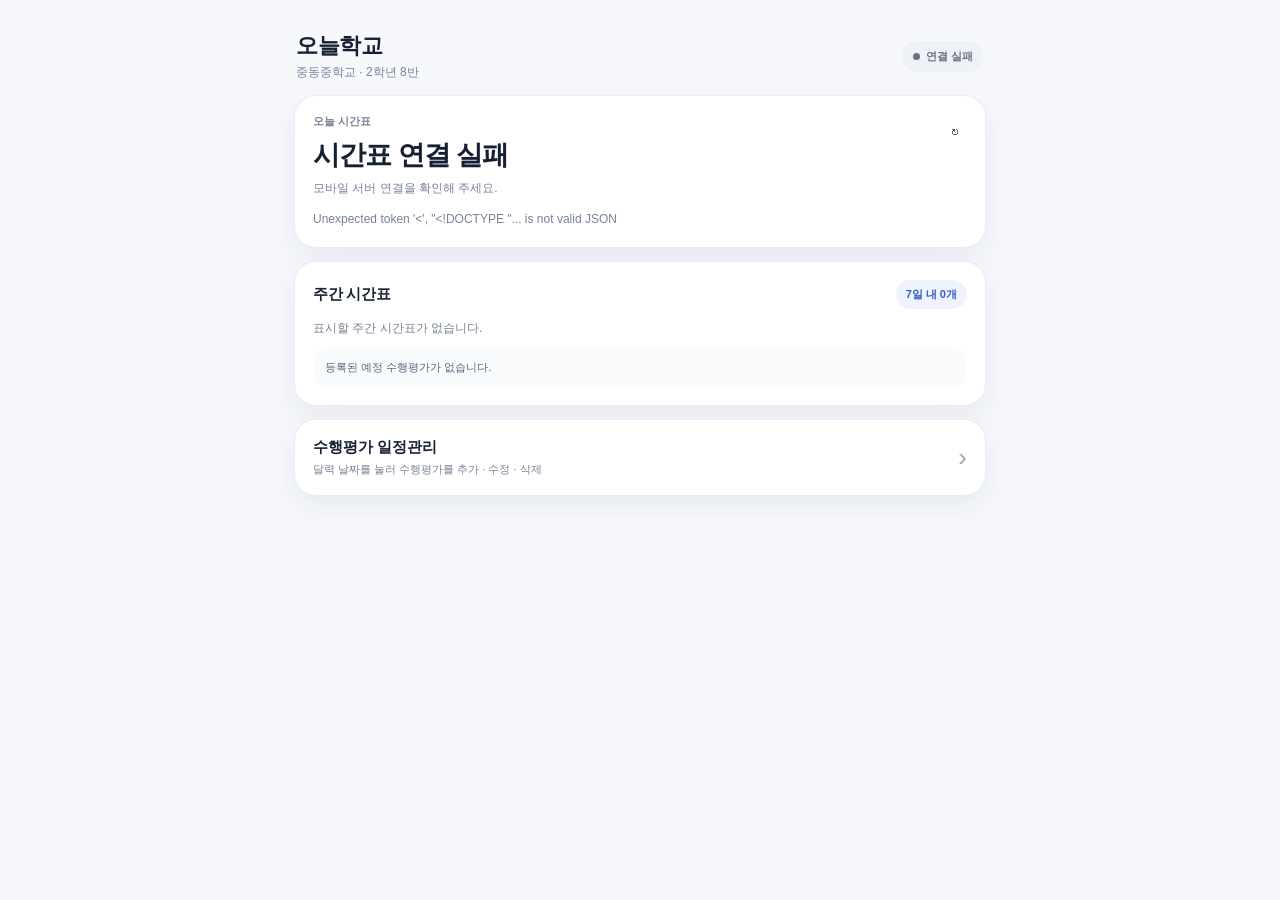
==== commit a2e07f95: "Make mobile PWA work on GitHub Pages" ====
--- a/index.html
+++ b/index.html
@@ -7,10 +7,10 @@
   <meta name="apple-mobile-web-app-capable" content="yes">
   <meta name="apple-mobile-web-app-status-bar-style" content="default">
   <meta name="apple-mobile-web-app-title" content="오늘학교">
-  <link rel="manifest" href="/manifest.webmanifest">
-  <link rel="icon" href="/icon.svg" type="image/svg+xml">
+  <link rel="manifest" href="./manifest.webmanifest">
+  <link rel="icon" href="./icon.svg" type="image/svg+xml">
   <title>오늘학교</title>
-  <link rel="stylesheet" href="/style.css">
+  <link rel="stylesheet" href="./style.css">
 </head>
 <body>
 <div class="app">
@@ -19,94 +19,52 @@
       <div><div class="brand">오늘학교</div><div class="school">중동중학교 · 2학년 8반</div></div>
       <div id="status" class="status"><span class="dot"></span><span id="statusText">연결 중</span></div>
     </div>
-
     <div class="card">
       <div class="hero">
-        <div>
-          <div id="heroLabel" class="eyebrow">오늘 시간표</div>
-          <h1 id="heroMain">불러오는 중</h1>
-          <div id="heroSub" class="heroSub">컴시간 시간표를 확인하고 있어요.</div>
-        </div>
+        <div><div id="heroLabel" class="eyebrow">오늘 시간표</div><h1 id="heroMain">불러오는 중</h1><div id="heroSub" class="heroSub">컴시간 시간표를 확인하고 있어요.</div></div>
         <button class="ghost" onclick="loadTimetable()" aria-label="새로고침">↻</button>
       </div>
       <div id="todayList" style="margin-top:13px"><div class="muted">시간표를 불러오는 중입니다.</div></div>
     </div>
-
     <div class="card">
-      <div class="sectionHead">
-        <div class="sectionTitle">주간 시간표</div>
-        <span id="homeAssessCount" class="countPill">7일 내 0개</span>
-      </div>
+      <div class="sectionHead"><div class="sectionTitle">주간 시간표</div><span id="homeAssessCount" class="countPill">7일 내 0개</span></div>
       <div id="weekGrid"><div class="muted">주간 시간표를 불러오는 중입니다.</div></div>
       <div id="homeUpcoming" class="homeAssess">등록된 예정 수행평가가 없습니다.</div>
     </div>
-
     <div class="card navCard" onclick="showManager()">
-      <div>
-        <div class="navTitle">수행평가 일정관리</div>
-        <div class="navDesc">달력 날짜를 눌러 수행평가를 추가 · 수정 · 삭제</div>
-      </div>
-      <div class="chev">›</div>
+      <div><div class="navTitle">수행평가 일정관리</div><div class="navDesc">달력 날짜를 눌러 수행평가를 추가 · 수정 · 삭제</div></div><div class="chev">›</div>
     </div>
-
     <div id="installCard" class="card hidden">
-      <div class="sectionTitle">폰에 앱으로 설치</div>
-      <div class="muted" style="margin-top:7px">홈 화면에 설치하면 주소창 없이 일반 앱처럼 열 수 있습니다.</div>
+      <div class="sectionTitle">폰에 앱으로 설치</div><div class="muted" style="margin-top:7px">홈 화면에 설치하면 주소창 없이 일반 앱처럼 열 수 있습니다.</div>
       <button id="installBtn" class="primary" style="width:100%;margin-top:12px">홈 화면에 설치</button>
       <div class="installNote">iPhone은 Safari의 공유 버튼 → ‘홈 화면에 추가’를 사용하세요.</div>
     </div>
   </section>
-
   <section id="managerView" class="hidden">
-    <div class="viewHead">
-      <button class="back" onclick="showHome()">‹</button>
-      <div><div class="viewTitle">수행평가 일정관리</div><div class="school">날짜를 누르면 바로 추가할 수 있어요.</div></div>
+    <div class="viewHead"><button class="back" onclick="showHome()">‹</button><div><div class="viewTitle">수행평가 일정관리</div><div class="school">날짜를 누르면 바로 추가할 수 있어요.</div></div></div>
+    <div class="card">
+      <div class="sectionHead"><div class="sectionTitle">수행평가 달력</div><span id="managerCount" class="countPill">7일 내 0개</span></div>
+      <div class="calendarHead"><button class="calArrow" onclick="changeMonth(-1)">‹</button><div id="calendarTitle" class="calendarTitle"></div><button class="calArrow" onclick="changeMonth(1)">›</button></div>
+      <div class="dow"><div>일</div><div>월</div><div>화</div><div>수</div><div>목</div><div>금</div><div>토</div></div><div id="calendarGrid" class="calGrid"></div>
     </div>
-
-    <div class="card">
-      <div class="sectionHead">
-        <div class="sectionTitle">수행평가 달력</div>
-        <span id="managerCount" class="countPill">7일 내 0개</span>
-      </div>
-      <div class="calendarHead">
-        <button class="calArrow" onclick="changeMonth(-1)">‹</button>
-        <div id="calendarTitle" class="calendarTitle"></div>
-        <button class="calArrow" onclick="changeMonth(1)">›</button>
-      </div>
-      <div class="dow"><div>일</div><div>월</div><div>화</div><div>수</div><div>목</div><div>금</div><div>토</div></div>
-      <div id="calendarGrid" class="calGrid"></div>
-    </div>
-
-    <div class="card">
-      <div class="sectionTitle">다가오는 수행평가</div>
-      <div id="assessmentList" style="margin-top:7px"></div>
-    </div>
+    <div class="card"><div class="sectionTitle">다가오는 수행평가</div><div id="assessmentList" style="margin-top:7px"></div></div>
   </section>
 </div>
-
 <div id="modalWrap" class="modalWrap hidden" onclick="modalBackdrop(event)">
   <div class="modal">
-    <div class="modalTop">
-      <div>
-        <div id="modalTitle" class="modalTitle">수행평가 추가</div>
-        <div id="modalDate" class="datePill"></div>
-      </div>
-      <button class="light" onclick="closeModal()">닫기</button>
-    </div>
-    <label>과목</label>
-    <select id="subjectInput"></select>
-    <label>수행평가 내용</label>
-    <input id="titleInput" placeholder="예: 생태계 조사 보고서 발표">
-    <label>메모 <span style="font-weight:500">(선택)</span></label>
-    <textarea id="noteInput" placeholder="준비물, 제출 방식, 범위 등을 적어두세요."></textarea>
-    <div class="modalActions">
-      <button class="light" onclick="closeModal()">취소</button>
-      <button class="primary" onclick="saveAssessment()">저장</button>
-    </div>
+    <div class="modalTop"><div><div id="modalTitle" class="modalTitle">수행평가 추가</div><div id="modalDate" class="datePill"></div></div><button class="light" onclick="closeModal()">닫기</button></div>
+    <label>과목</label><select id="subjectInput"></select><label>수행평가 내용</label><input id="titleInput" placeholder="예: 생태계 조사 보고서 발표"><label>메모 <span style="font-weight:500">(선택)</span></label><textarea id="noteInput" placeholder="준비물, 제출 방식, 범위 등을 적어두세요."></textarea>
+    <div class="modalActions"><button class="light" onclick="closeModal()">취소</button><button class="primary" onclick="saveAssessment()">저장</button></div>
   </div>
 </div>
 <div id="toast" class="toast"></div>
-
-<script src="/app.js"></script>
+<script>
+  const nativeFetch=window.fetch.bind(window);
+  window.fetch=function(input,init){
+    if(typeof input==="string"&&input.indexOf("/api/timetable")===0){return nativeFetch("./timetable.json?_="+Date.now(),init);}
+    return nativeFetch(input,init);
+  };
+</script>
+<script src="./app.js"></script>
 </body>
 </html>
--- a/style.css
+++ b/style.css
@@ -0,0 +1,88 @@
+:root{
+--bg:#f6f8fc;--card:#fff;--ink:#172033;--muted:#778198;--line:#e8ecf3;
+--blue:#3867e8;--blue2:#eef3ff;--red:#d34b54;--red2:#fff1f2;--green:#16805b;
+--shadow:0 10px 28px rgba(30,45,80,.07);--radius:22px;
+}
+*{box-sizing:border-box}
+html,body{margin:0;background:var(--bg);color:var(--ink);font-family:-apple-system,BlinkMacSystemFont,"Segoe UI","Noto Sans KR",sans-serif}
+body{min-height:100vh;padding:env(safe-area-inset-top) 0 env(safe-area-inset-bottom)}
+button,input,textarea,select{font:inherit}
+button{border:0;cursor:pointer}
+.app{max-width:720px;margin:0 auto;padding:18px 14px 42px}
+.topbar{display:flex;align-items:center;justify-content:space-between;padding:5px 2px 14px}
+.brand{font-weight:900;font-size:22px;letter-spacing:-.5px}
+.school{font-size:12px;color:var(--muted);margin-top:3px}
+.status{display:inline-flex;gap:6px;align-items:center;padding:8px 11px;border-radius:999px;background:#eef1f6;color:#687386;font-size:11px;font-weight:800}
+.status.live{background:#eaf8f1;color:#147553}
+.dot{width:7px;height:7px;border-radius:50%;background:currentColor}
+.card{background:var(--card);border:1px solid var(--line);box-shadow:var(--shadow);border-radius:var(--radius);padding:18px;margin-bottom:13px}
+.eyebrow{font-size:11px;color:var(--muted);font-weight:800;margin-bottom:8px}
+.hero{display:flex;align-items:flex-start;justify-content:space-between;gap:14px}
+.hero h1{font-size:27px;margin:0;letter-spacing:-1px}
+.heroSub{font-size:12px;color:var(--muted);margin-top:7px}
+.countPill{white-space:nowrap;padding:7px 10px;border-radius:999px;background:var(--blue2);color:#315dc7;font-size:11px;font-weight:900}
+.sectionHead{display:flex;align-items:center;justify-content:space-between;margin-bottom:10px}
+.sectionTitle{font-size:15px;font-weight:900;letter-spacing:-.3px}
+.muted{font-size:12px;color:var(--muted);line-height:1.6}
+.period{display:grid;grid-template-columns:42px 1fr auto;gap:10px;align-items:center;padding:11px 0;border-top:1px solid var(--line)}
+.period:first-child{border-top:0}
+.bubble{width:31px;height:31px;border-radius:11px;background:#f0f3f8;display:flex;align-items:center;justify-content:center;font-size:12px;font-weight:900;color:#59657a}
+.subject{font-size:14px;font-weight:900;display:flex;align-items:center;gap:6px}
+.meta{font-size:11px;color:var(--muted);margin-top:3px}
+.badge{font-size:9px;padding:4px 6px;border-radius:999px;background:var(--red2);color:var(--red);font-weight:900}
+.changed{background:#fff7e9;color:#a76a08}
+.week{display:grid;grid-template-columns:repeat(5,1fr);gap:6px}
+.day{background:#f8fafc;border:1px solid var(--line);border-radius:15px;padding:8px 5px;min-width:0}
+.dayname{text-align:center;font-size:11px;font-weight:900}
+.weekDate{text-align:center;font-size:9px;color:var(--muted);margin:2px 0 6px}
+.mini{font-size:10px;text-align:center;padding:6px 2px;border-top:1px dashed #e6eaf0;white-space:nowrap;overflow:hidden;text-overflow:ellipsis}
+.mini:first-of-type{border-top:0}
+.miniBadge{display:block;color:var(--red);font-weight:900;font-size:8px;margin-top:2px}
+.homeAssess{margin-top:10px;padding:11px 12px;border-radius:14px;background:#f8fafc;color:#59657a;font-size:11px;line-height:1.5}
+.navCard{display:flex;align-items:center;justify-content:space-between;gap:12px;cursor:pointer}
+.navCard:active{transform:scale(.995)}
+.navTitle{font-weight:900;font-size:15px}
+.navDesc{font-size:11px;color:var(--muted);margin-top:5px}
+.chev{font-size:26px;color:#a1a9b7}
+.primary{background:var(--blue);color:#fff;border-radius:14px;padding:12px 14px;font-weight:900}
+.light{background:#eef2f7;color:#526079;border-radius:13px;padding:10px 12px;font-weight:800}
+.ghost{background:transparent;color:#536079;padding:8px}
+.danger{background:var(--red2);color:var(--red)}
+.hidden{display:none!important}
+.viewHead{display:flex;align-items:center;gap:10px;margin-bottom:13px}
+.back{width:38px;height:38px;border-radius:13px;background:#fff;border:1px solid var(--line);font-size:20px;color:#536079}
+.viewTitle{font-size:20px;font-weight:900}
+.calendarHead{display:grid;grid-template-columns:42px 1fr 42px;align-items:center;margin-bottom:10px}
+.calendarTitle{text-align:center;font-weight:900}
+.calArrow{width:38px;height:38px;border-radius:12px;background:#eef2f7;color:#526079}
+.dow,.calGrid{display:grid;grid-template-columns:repeat(7,1fr);gap:5px}
+.dow div{text-align:center;font-size:10px;color:var(--muted);font-weight:800;padding:4px 0}
+.dateCell{min-height:59px;border:1px solid var(--line);background:#fafbfd;border-radius:12px;padding:7px 5px;position:relative}
+.dateCell.blank{border-color:transparent;background:transparent}
+.dateCell.today{border-color:#8ba8ff;background:#f5f7ff}
+.dateCell.has{background:#fff6f6;border-color:#ffd5d8}
+.dateNum{font-size:10px;font-weight:900}
+.dateItem{font-size:8px;color:var(--red);font-weight:800;margin-top:5px;white-space:nowrap;overflow:hidden;text-overflow:ellipsis}
+.upcomingItem{padding:13px 0;border-top:1px solid var(--line)}
+.upcomingItem:first-child{border-top:0}
+.itemTop{display:flex;align-items:center;justify-content:space-between;gap:10px}
+.itemTitle{font-weight:900;font-size:13px}
+.itemMeta{font-size:10px;color:var(--muted);margin-top:4px}
+.dday{padding:5px 8px;border-radius:999px;background:var(--blue2);color:#315dc7;font-size:9px;font-weight:900}
+.dday.soon{background:var(--red2);color:var(--red)}
+.actions{display:flex;gap:6px;margin-top:9px;flex-wrap:wrap}
+.actions button{font-size:10px;padding:8px 10px}
+.modalWrap{position:fixed;inset:0;background:rgba(13,20,35,.45);display:flex;align-items:flex-end;justify-content:center;z-index:50;padding:12px}
+.modal{width:min(680px,100%);background:#fff;border-radius:26px 26px 18px 18px;padding:20px 18px calc(18px + env(safe-area-inset-bottom));box-shadow:0 -12px 40px rgba(0,0,0,.14)}
+.modalTop{display:flex;align-items:flex-start;justify-content:space-between;margin-bottom:14px}
+.modalTitle{font-size:18px;font-weight:900}
+.datePill{display:inline-block;margin-top:6px;padding:6px 9px;border-radius:999px;background:var(--blue2);color:#315dc7;font-size:10px;font-weight:900}
+label{display:block;font-size:10px;color:#69758b;font-weight:900;margin-bottom:6px}
+select,input,textarea{width:100%;border:1px solid #dfe5ef;border-radius:14px;background:#fff;padding:12px 13px;color:var(--ink);outline:none;margin-bottom:12px}
+textarea{min-height:72px;resize:vertical}
+select:focus,input:focus,textarea:focus{border-color:#89a7ff}
+.modalActions{display:grid;grid-template-columns:1fr 1fr;gap:8px}
+.toast{position:fixed;left:50%;bottom:calc(22px + env(safe-area-inset-bottom));transform:translateX(-50%);background:#172033;color:#fff;padding:11px 15px;border-radius:999px;font-size:11px;font-weight:800;z-index:80;opacity:0;pointer-events:none;transition:.2s}
+.toast.show{opacity:1}
+.installNote{font-size:10px;color:var(--muted);margin-top:8px;line-height:1.5}
+@media(min-width:680px){.app{padding-top:26px}.modalWrap{align-items:center}.modal{border-radius:26px}}
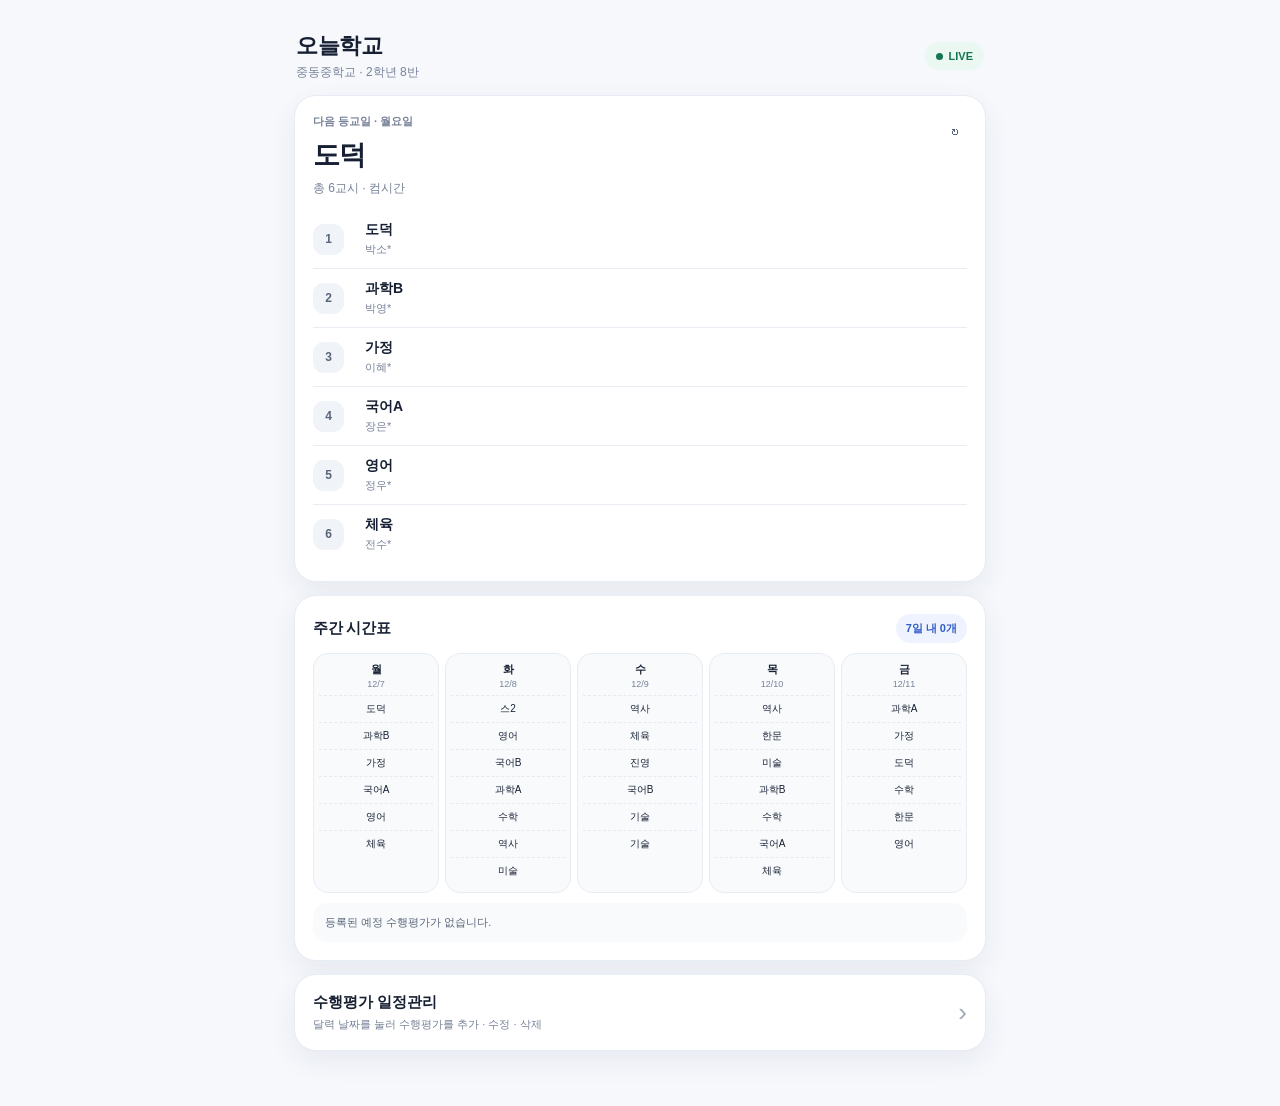
==== commit 071260fd: "Select correct cached timetable week on mobile" ====
--- a/index.html
+++ b/index.html
@@ -60,8 +60,17 @@
 <div id="toast" class="toast"></div>
 <script>
   const nativeFetch=window.fetch.bind(window);
-  window.fetch=function(input,init){
-    if(typeof input==="string"&&input.indexOf("/api/timetable")===0){return nativeFetch("./timetable.json?_="+Date.now(),init);}
+  window.fetch=async function(input,init){
+    if(typeof input==="string"&&input.indexOf("/api/timetable")===0){
+      const requested=new URL(input,location.href).searchParams.get("week")||"0";
+      const cachedResponse=await nativeFetch("./timetable.json?_="+Date.now(),{cache:"no-store"});
+      const cache=await cachedResponse.json();
+      const selected=(cache.weeks&&cache.weeks[requested])?cache.weeks[requested]:(cache.data||cache);
+      return new Response(JSON.stringify({ok:true,data:selected}),{
+        status:cachedResponse.ok?200:cachedResponse.status,
+        headers:{"Content-Type":"application/json"}
+      });
+    }
     return nativeFetch(input,init);
   };
 </script>
